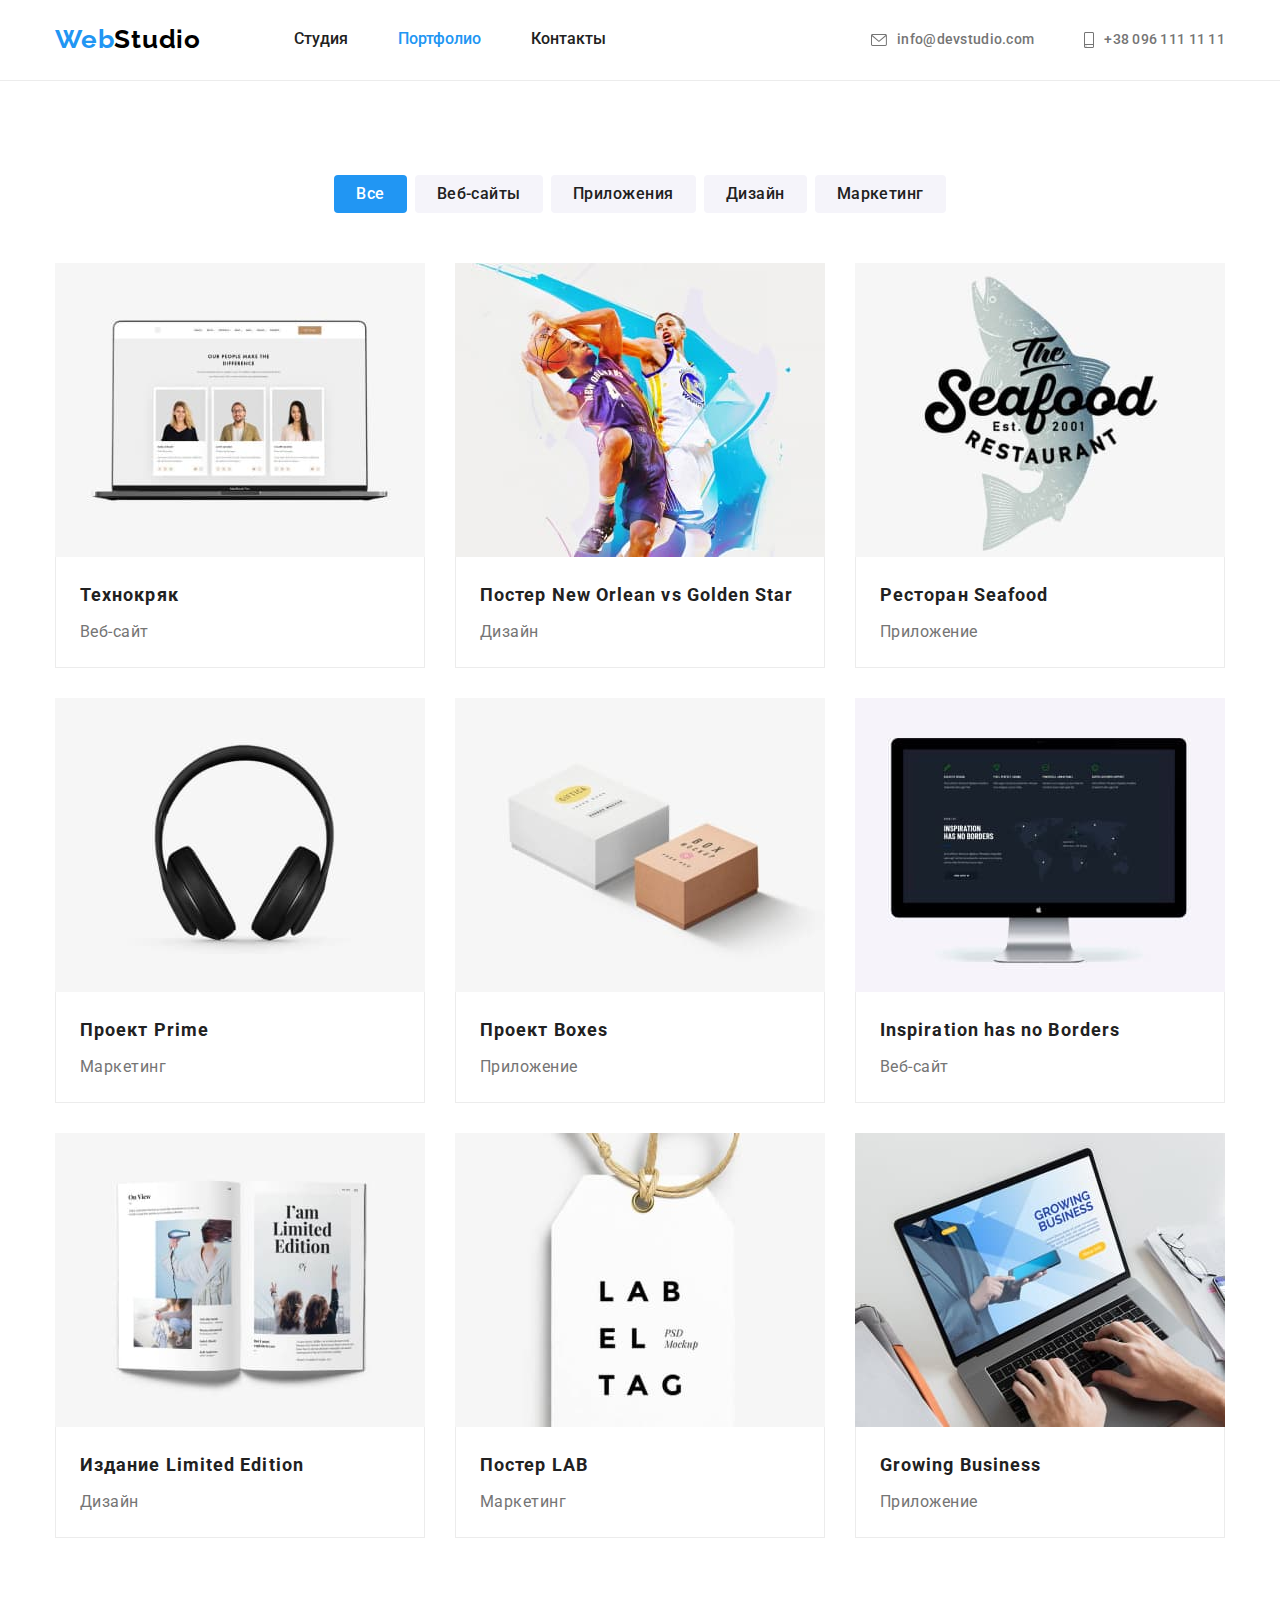
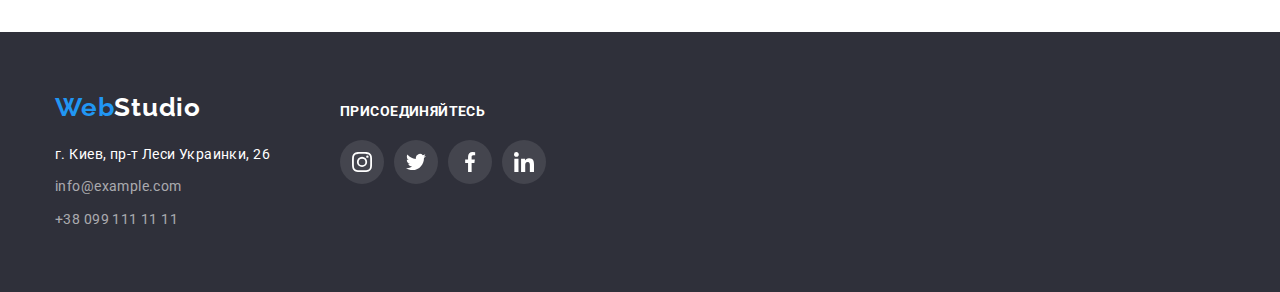
==== portfolio.html @ 6e1f550a "transition-duration" ====
<!DOCTYPE html>
<html lang="ru">
<head>
    <meta charset="UTF-8">
    <meta http-equiv="X-UA-Compatible" content="IE=edge">
    <meta name="viewport" content="width=device-width, initial-scale=1.0">
    <title lang="en">Studio</title>
    <link rel="preconnect" href="https://fonts.gstatic.com">
    <link href="https://fonts.googleapis.com/css2?family=Raleway:wght@700&family=Roboto:wght@400;500;700;900&display=swap"
        rel="stylesheet">
    <link rel="stylesheet" href="https://cdnjs.cloudflare.com/ajax/libs/modern-normalize/1.0.0/modern-normalize.min.css" />
    <link rel="stylesheet" href="./css/styles.css">
</head>
<body>
    <header class="menu">
        <div class="container">
            <nav class="nav-section">
                <a class="logo link" href="index.html"><span lang="en">Web</span><span lang="en"
                        class="header-studio">Studio</span></a>
                <ul class="site-nav list">
                    <li class="item"><a href="index.html" class="nav-list-item link">Студия</a></li>
                    <li class="item"><a href="" class="nav-list-item current link">Портфолио</a></li>
                    <li class="item"><a href="" class="nav-list-item link">Контакты</a></li>
                </ul>
            </nav>
            <!--contacts-->
            <ul class="contact-list list">
                <li class="item">
                    <a href="mailto:info@devstudio.com" class="contact-list-item link">
                        <svg class="icon-envelope">
                            <use href="./images/icons.svg#icon-envelope"></use>
                        </svg>
                        info@devstudio.com
                    </a>
                </li>
                <li class="item">
                    <a href="tel:+380961111111" class="contact-list-item link">
                        <svg class="icon-smartphone">
                            <use href="./images/icons.svg#icon-smartphone"></use>
                        </svg>
                        +38 096 111 11 11
                    </a>
                </li>
            </ul>
        </div>
    </header>
    <main>
        <!-- filter -->
      <section class="port">
          <div class="container">
            <h1 class="visually-hidden">portfolio</h1>
                <h2 class="visually-hidden">filter</h2>
                    <ul class="btn-portfolio list">
                        <li class="btn-portfolio-item"><button class="modal-btn-portfolio current" type="button">Все</button></li>
                        <li class="btn-portfolio-item"><button class="modal-btn-portfolio" type="button">Веб-сайты</button></li>
                        <li class="btn-portfolio-item"><button class="modal-btn-portfolio" type="button">Приложения</button></li>
                        <li class="btn-portfolio-item"><button class="modal-btn-portfolio" type="button">Дизайн</button></li>
                        <li class="btn-portfolio-item"><button class="modal-btn-portfolio" type="button">Маркетинг</button></li>
                    </ul>
            <!-- menu -->
                <h2 class="visually-hidden">projects</h2>
                    <ul class="thumb-list list">
                        <li class="thumb">
                            <a href="" class="thumb-link link"><img class="thumb-image" src="./images/port/img-0.jpeg" alt="наши специалисты">
                                <div class="thumb-text">
                                    <h3>Технокряк</h3>
                                    <p>Веб-сайт</p>
                                </div>
                            </a>
                        </li>
                        <li class="thumb">
                            <a href="" class="thumb-link link"><img class="thumb-image" src="./images/port/img-1.jpeg" alt="игра в баскетбол">
                                <div class="thumb-text">
                                    <h3>Постер <span lang="en">New Orlean vs Golden Star</span></h3>
                                    <p>Дизайн</p>
                                </div>
                            </a>
                        </li>
                        <li class="thumb">
                            <a href="" class="thumb-link link"><img class="thumb-image" src="./images/port/img-2.jpeg" alt="логотип рыбного ресторана">
                                <div class="thumb-text">
                                    <h3>Ресторан <span lang="en">Seafood</span></h3>
                                    <p>Приложение</p>
                                </div>
                            </a>
                        </li>
                        <li class="thumb">
                            <a href="" class="thumb-link link"><img class="thumb-image" src="./images/port/img-3.jpeg" alt="наушники">
                                <div class="thumb-text">
                                    <h3>Проект <span lang="en">Prime</span></h3>
                                    <p>Маркетинг</p>
                                </div>
                            </a>
                        </li>
                        <li class="thumb">
                            <a href="" class="thumb-link link"><img class="thumb-image" src="./images/port/img-4.jpeg" alt="коробки">
                                <div class="thumb-text">
                                    <h3>Проект <span lang="en">Boxes</span></h3>
                                    <p>Приложение</p>
                                </div>
                            </a>
                        </li>
                        <li class="thumb">
                            <a href="" class="thumb-link link"><img class="thumb-image" src="./images/port/img-5.jpeg" alt="монитор">
                                <div class="thumb-text">
                                    <h3><span lang="en">Inspiration has no Borders</span></h3>
                                    <p>Веб-сайт</p>
                                </div>
                            </a>
                        </li>
                        <li class="thumb">
                            <a href="" class="thumb-link link"><img class="thumb-image" src="./images/port/img-6.jpeg" alt="журнал">
                                <div class="thumb-text">
                                    <h3>Издание <span lang="en">Limited Edition</span></h3>
                                    <p>Дизайн</p>
                                </div>
                            </a>
                        </li>
                        <li class="thumb">
                            <a href="" class="thumb-link link"><img class="thumb-image" src="./images/port/img-7.jpeg" alt="этикетка">
                                <div class="thumb-text">
                                    <h3>Постер <span lang="en">LAB</span></h3>
                                    <p>Маркетинг</p>
                                </div>
                            </a>
                        </li>
                        <li class="thumb">
                            <a href="" class="thumb-link link"><img class="thumb-image" src="./images/port/img-8.jpeg" alt="лэптоп">
                                <div class="thumb-text">
                                    <h3><span lang="en">Growing Business</span></h3>
                                    <p>Приложение</p>
                                </div>
                            </a>
                        </li>
                    </ul>
            </div>
      </section>
    </main>
    <footer class="footer-section">
        <div class="container">
            <div class="footer-basic">
                <a class="logo link" href="index.html"><span lang="en">Web</span><span lang="en"
                        class="footer-studio">Studio</span></a>
                <address class="address-list">
                    <ul class="list">
                        <li class="address-list-item"><a href="https://goo.gl/maps/wNvCTapRVfwGsnRAA" target="_blank"
                                rel="noopener noofferer" class="geoposition link">г. Киев, пр-т Леси Украинки, 26</a></li>
                        <li class="address-list-item"><a href="mailto:info@example.com"
                                class="address-link link">info@example.com</a></li>
                        <li class="address-list-item"><a href="tel:+380991111111" class="address-link link">+38 099 111 11
                                11</a></li>
                    </ul>
                </address>
            </div>
            <div class="join">
                <h3 class="join-title">присоединяйтесь</h3>
                <ul class="social-list-footer list">
                    <li class="social-list-item-footer">
                        <a href="" class="social-list-link-footer">
                            <svg class="icon-social-link">
                                <use href="./images/icons.svg#icon-instagram"></use>
                            </svg>
                        </a>
                    </li>
                    <li class="social-list-item-footer">
                        <a href="" class="social-list-link-footer">
                            <svg class="icon-social-link">
                                <use href="./images/icons.svg#icon-twitter"></use>
                            </svg>
                        </a>
                    </li>
                    <li class="social-list-item-footer">
                        <a href="" class="social-list-link-footer">
                            <svg class="icon-social-link">
                                <use href="./images/icons.svg#icon-facebook"></use>
                            </svg>
                        </a>
                    </li>
                    <li class="social-list-item-footer">
                        <a href="" class="social-list-link-footer">
                            <svg class="icon-social-link">
                                <use href="./images/icons.svg#icon-linkedin"></use>
                            </svg>
                        </a>
                    </li>
                </ul>
            </div>
        </div>
    </footer>
</body>

</html>
---- css/styles.css ----
/* ============ styles for root ============ */
/* черный цвет текста логотипа #000000 */
/* цвет заголовков #212121 */
/* цвет абзацев #757575 */
/* посвечивание активных страниц, а также при ховере и фокусе цвет #2196f3*/
/* цвет #FFFFFF изменение цвета текста при ховере и фокусе; цвет фона блока "навигация" */
/* цвет фона героя и футера 2F303A */
/* цвет фона секции "команда" */
/* цвет текста с прозрачностью в футере rgba(255, 255, 255, 0.6)*/
/* зазор между карточками в 30 пикселей "card-gap"*/
:root {
  --logo-black-textcolor: #000000;
  --title-textcolor: #212121;
  --paragraph-textcolor: #757575;
  --theme-textcolor: #2196f3;
  --hover-textcolor: #ffffff;
  --main-background-color: #2f303a;
  --command-section-background-color: #f5f4fa;
  --footer-contacts-textcolor: rgba(255, 255, 255, 0.6);
  --card-gap: 30px;
  --line-color: rgba(236, 236, 236, 1);
  --icon-symbol-color: rgba(175, 177, 184, 1);
  --time-transition-duration: 2500ms;
}
/* COMPONENTS */
.container {
  width: 1200px;
  margin-left: auto;
  margin-right: auto;
  padding-left: 15px;
  padding-right: 15px;
}
/* END COMPONENTS */
/* ============ styles for body ============ */
.list {
  list-style: none;
}
.link {
  text-decoration: none;
}
body {
  font-family: "Roboto", sans-serif;
}
h1,
h2,
h3,
h4,
h5,
h6,
p,
ul {
  margin-top: 0px;
  margin-bottom: 0px;
  padding-left: 0px;
}
/* обнуление свойств кнопки */
.button,
.modal-btn,
.modal-btn-portfolio {
  border: none;
  background: transparent;
  color: inherit;
  font-family: inherit;
  cursor: pointer;
}
/* обнуление свойств изображений */
.img {
  display: block;
  max-width: 100%;
  height: auto;
}
/* ============ styles for header ============ */
.menu {
  border-bottom: var(--line-color) solid 1px;
}
.menu .container,
.nav-section {
  display: flex;
  align-items: center;
}
.nav-section {
  padding-top: 24px;
  padding-bottom: 25px;
}
.logo {
  font-family: "Raleway";
  font-weight: 700;
  font-size: 26px;
  line-height: 1.19;
  letter-spacing: 0.03em;
  color: var(--theme-textcolor);
}
.header-studio {
  color: var(--logo-black-textcolor);
}
.nav-list-item:hover,
.nav-list-item:focus {
  color: var(--theme-textcolor);
  transition-duration: var(--time-transition-duration);
  transition-timing-function: cubic-bezier(0.4, 0, 0.2, 1);
}
.site-nav .nav-list-item.current {
  color: var(--theme-textcolor);
}
.site-nav {
  display: flex;
  margin-left: 93px;
  align-items: center;
}
.site-nav .item:not(:last-child) {
  margin-right: 50px;
}
.contact-list {
  display: flex;
  margin-left: auto;
  align-items: center;
}
.contact-list .item:not(:last-child) {
  margin-right: 50px;
}
.nav-list-item,
.contact-list-item {
  align-items: center;
  padding: 32px 0px;
}
.contact-list-item {
  display: flex;
  align-items: center;
  justify-content: center;
  font-weight: 500;
  font-size: 14px;
  line-height: 1.14;
  letter-spacing: 0.02em;
  color: var(--paragraph-textcolor);
}
.nav-list-item {
  font-weight: 500;
  color: var(--title-textcolor);
}
.contact-list-item:hover,
.contact-list-item:focus {
  color: var(--theme-textcolor);
  transition-duration: var(--time-transition-duration);
  transition-timing-function: cubic-bezier(0.4, 0, 0.2, 1);
}
.icon-envelope {
  width: 16px;
  height: 12px;
  margin-right: 10px;
  fill: currentColor;
}
.icon-smartphone {
  width: 10px;
  height: 16px;
  margin-right: 10px;
  fill: currentColor;
}
/* ============ styles for hero ============ */
.hero-section {
  text-align: center;
  padding-top: 200px;
  padding-bottom: 200px;
  margin: 0 auto;
  max-width: 100%;
  background-color: var(--main-background-color);
  background-image: linear-gradient(
      rgba(47, 48, 58, 0.4),
      rgba(47, 48, 58, 0.4)
    ),
    url(../images/hat/Img-hat.jpeg);
  background-position: center;
  background-repeat: no-repeat;
  background-size: cover;
}
.hero-section .container {
  width: 696px;
}
.hero-title {
  font-weight: 900;
  font-size: 44px;
  line-height: 1.36;
  letter-spacing: 0.06em;
  text-transform: uppercase;
  color: var(--hover-textcolor);
}
.modal-btn {
  padding: 10px 32px;
  margin-top: var(--card-gap);
  border-radius: 4px;
  font-weight: 700;
  font-size: 16px;
  line-height: 1.87;
  letter-spacing: 0.06em;
  color: var(--hover-textcolor);
  background-color: var(--theme-textcolor);
}

/* ============ styles for our_methods ============ */
.visually-hidden {
  position: absolute;
  clip: rect(0 0 0 0);
  width: 1px;
  height: 1px;
  margin: -1px;
}
.our-methods-section {
  padding-top: 94px;
}
.methods-list {
  display: flex;
  margin-left: calc(-1 * var(--card-gap));
  padding: 0;
}
.methods-list-item {
  flex-basis: calc(100% / 4 - var(--card-gap));
  margin-left: var(--card-gap);
}
.methods-list-item-title {
  font-weight: 700;
  font-size: 14px;
  line-height: 1.14;
  letter-spacing: 0.03em;
  text-transform: uppercase;
  color: var(--title-textcolor);
}
.methods-list-item-text {
  margin-top: 10px;
  font-size: 14px;
  line-height: 1.71;
  letter-spacing: 0.03em;
  color: var(--paragraph-textcolor);
}
.icon-methods {
  width: 70px;
  height: 70px;
}
.box-icon-methods {
  display: flex;
  justify-content: center;
  align-items: center;
  width: 270px;
  height: 120px;
  margin-bottom: 30px;
  /* padding: 25px 100px; */
  background: var(--command-section-background-color);
  border-radius: 4px;
}
/* ============ styles for tasks ============ */
.tasks {
  text-align: center;
  padding: 94px 0px;
}
.tasks-images {
  display: flex;
  margin-top: 50px;
  margin-left: calc(-1 * var(--card-gap));
}
.tasks-images-item {
  margin-left: var(--card-gap);
}
.tasks-images > .tasks-images-item {
  flex-basis: calc((100% / 3) - var(--card-gap));
}
.tasks-images-item .gap {
  display: block;
}
/* ============ styles for command ============ */
.command-section {
  padding-top: 94px;
  padding-bottom: 94px;
  width: 1600px;
  max-width: 100%;
  margin: 0 auto;
  background-color: var(--command-section-background-color);
}
.command-thumb {
  padding: 30px;
  background-color: var(--hover-textcolor);
}
.tasks-command-title {
  text-align: center;
  font-weight: 700;
  font-size: 36px;
  line-height: 1.17;
  letter-spacing: 0.03em;
  color: var(--title-textcolor);
}
.command-list {
  display: flex;
  margin-top: 50px;
  margin-left: calc(-1 * var(--card-gap));
}
.command-list > .command-list-item {
  flex-basis: calc((100% / 3) - var(--card-gap));
}
.command-list-item {
  text-align: center;
  box-shadow: 0px 1px 3px rgba(0, 0, 0, 0.12), 0px 1px 1px rgba(0, 0, 0, 0.14),
    0px 2px 1px rgba(0, 0, 0, 0.2);
  border-radius: 0px 0px 4px 4px;
  margin-left: var(--card-gap);
}
.command-list-item-title {
  font-weight: 500;
  font-size: 16px;
  line-height: 1.19;
  letter-spacing: 0.03em;
  color: var(--title-textcolor);
}
.command-list-item-text {
  margin-top: 10px;
  font-size: 16px;
  line-height: 1.19;
  letter-spacing: 0.03em;
  color: var(--paragraph-textcolor);
}
.social-list {
  display: flex;
  justify-content: space-between;
  margin-top: 16px;
}
.social-list-link {
  display: flex;
  align-items: center;
  justify-content: center;
  width: 44px;
  height: 44px;
  border-radius: 50%;
  background-color: var(--card-gap);
  fill: var(--icon-symbol-color);
}
.icon-social-link {
  width: 20px;
  height: 20px;
}
.social-list-link:hover,
.social-list-link:focus {
  background-color: var(--theme-textcolor);
  fill: var(--hover-textcolor);
  transition-duration: var(--time-transition-duration);
  transition-timing-function: cubic-bezier(0.4, 0, 0.2, 1);
}
/* ============ styles for CLIENTS ============ */
.clients .container {
  padding: 94px 0px;
}
.clients-title {
  font-weight: 700;
  font-size: 36px;
  line-height: 1.17;
  text-align: center;
  letter-spacing: 0.03em;
  color: var(--title-textcolor);
}
.clients-list {
  display: flex;
  margin-top: 50px;
}
.clients-list .clients-list-item:not(:last-child) {
  margin-right: 30px;
}
.clients-list-link {
  display: flex;
  align-items: center;
  justify-content: center;
  width: 170px;
  height: 92px;
  border: 1px solid #afb1b8;
  box-sizing: border-box;
  border-radius: 4px;
  fill: var(--icon-symbol-color);
}
.clients-list-link:hover,
.clients-list-link:focus {
  fill: var(--theme-textcolor);
  border-color: var(--theme-textcolor);
  transition-duration: var(--time-transition-duration);
  transition-timing-function: cubic-bezier(0.4, 0, 0.2, 1);
}
.icon-clients {
}
/* ============ styles for footer ============ */
.footer-section {
  padding: 60px 0px;
  width: 1600px;
  max-width: 100%;
  margin: 0 auto;
  background-color: var(--main-background-color);
}
.footer-studio {
  color: var(--hover-textcolor);
}
.address-list {
  margin-top: 20px;
  font-style: inherit;
}
.geoposition,
.address-link {
  font-weight: 400;
  font-size: 14px;
  line-height: 1.71;
  letter-spacing: 0.03em;
}
.geoposition {
  color: var(--hover-textcolor);
}
.geoposition:hover,
.geoposition:focus {
  color: var(--theme-textcolor);
  transition-duration: var(--time-transition-duration);
  transition-timing-function: cubic-bezier(0.4, 0, 0.2, 1);
}
.address-link {
  color: var(--footer-contacts-textcolor);
}
.address-link:hover,
.address-link:focus {
  color: var(--theme-textcolor);
  transition-duration: var(--time-transition-duration);
  transition-timing-function: cubic-bezier(0.4, 0, 0.2, 1);
}
.address-list-item {
  margin-top: 9px;
}
.address-list-item:first-child {
  margin-top: 0;
}
.social-list {
  display: flex;
  justify-content: space-between;
  margin-top: 16px;
}
.footer-section .container {
  display: flex;
  align-items: baseline;
}
.join {
  margin-left: 70px;
}
.join-title {
  text-transform: uppercase;
  font-weight: 700;
  font-size: 14px;
  line-height: 1.14;
  letter-spacing: 0.03em;
  color: var(--hover-textcolor);
}
.social-list-footer {
  display: flex;
  margin-top: 20px;
}
.social-list-item-footer:not(:last-child) {
  margin-right: 10px;
}
.social-list-link-footer {
  display: flex;
  align-items: center;
  justify-content: center;
  width: 44px;
  height: 44px;
  border-radius: 50%;
  background-color: rgba(255, 255, 255, 0.1);
  fill: var(--hover-textcolor);
}
.social-list-link-footer:hover,
.social-list-link-footer:focus {
  background-color: var(--theme-textcolor);
  transition-duration: var(--time-transition-duration);
  transition-timing-function: cubic-bezier(0.4, 0, 0.2, 1);
}

/* ============ styles for PAGE portfolio ============ */
.port {
  padding-top: 94px;
  padding-bottom: 94px;
}
.btn-portfolio {
  display: flex;
  justify-content: center;
  margin-bottom: 50px;
}
.modal-btn-portfolio {
  padding: 6px 22px;
  border-radius: 4px;
  font-weight: 500;
  font-size: 16px;
  line-height: 1.62;
  text-align: center;
  letter-spacing: 0.03em;
  color: var(--title-textcolor);
  background-color: var(--command-section-background-color);
}
.site-nav .item:not(:last-child) {
  margin-right: 50px;
}
.btn-portfolio > .btn-portfolio-item:not(:last-child) {
  margin-right: 8px;
}
.modal-btn-portfolio:hover,
.modal-btn-portfolio:focus {
  color: var(--hover-textcolor);
  background-color: var(--theme-textcolor);
  box-shadow: 0px 3px 1px rgba(0, 0, 0, 0.1), 0px 1px 2px rgba(0, 0, 0, 0.08),
    0px 2px 2px rgba(0, 0, 0, 0.12);
  transition-duration: var(--time-transition-duration);
  transition-timing-function: cubic-bezier(0.4, 0, 0.2, 1);
}
.btn-portfolio .modal-btn-portfolio.current {
  background-color: var(--theme-textcolor);
  color: var(--hover-textcolor);
}
.thumb-list h3 {
  font-weight: 700;
  font-size: 18px;
  line-height: 2;
  letter-spacing: 0.06em;
  color: var(--title-textcolor);
}
.thumb-list p {
  margin-top: 4px;
  font-weight: 400;
  font-size: 16px;
  line-height: 1.87;
  letter-spacing: 0.03em;
  color: var(--paragraph-textcolor);
}
.thumb-list {
  display: flex;
  flex-wrap: wrap;
  margin-left: calc(-1 * var(--card-gap));
  margin-top: calc(-1 * var(--card-gap));
}
.thumb-list .thumb {
  margin-left: var(--card-gap);
  margin-top: var(--card-gap);
  flex-basis: calc((100% / 3) - var(--card-gap));
}
.thumb-link {
  display: inline-block;
}
.thumb-link:hover,
.thumb-link:focus {
  box-shadow: 0px 1px 1px rgba(0, 0, 0, 0.12), 0px 4px 4px rgba(0, 0, 0, 0.06),
    1px 4px 6px rgba(0, 0, 0, 0.16);
  transition-duration: var(--time-transition-duration);
  transition-timing-function: cubic-bezier(0.4, 0, 0.2, 1);
}
.thumb-image {
  display: block;
  width: 100%;
}
.thumb-text {
  padding: 20px 24px;
  border: var(--line-color) solid 1px;
  border-top: 0;
}
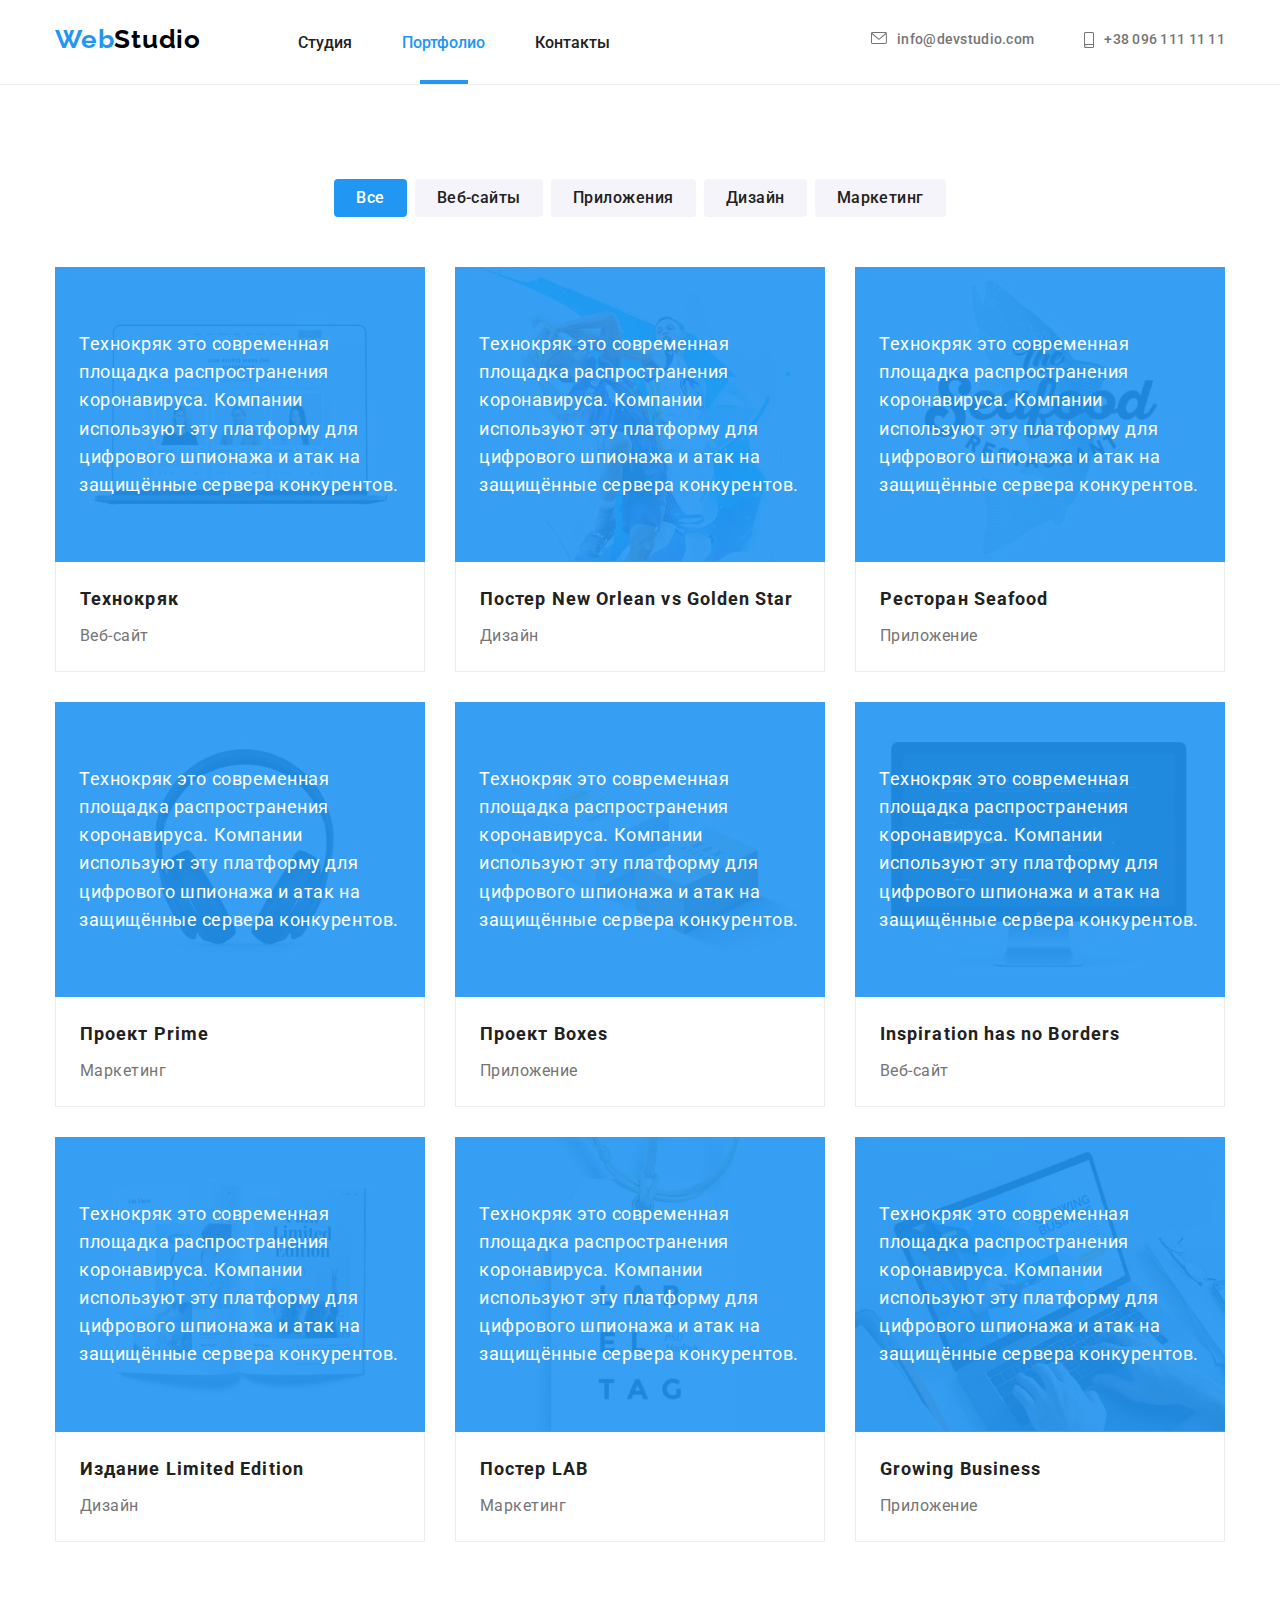
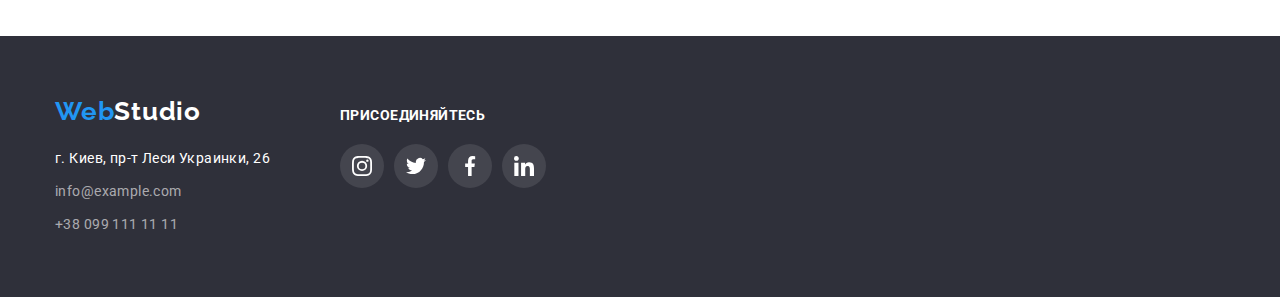
==== commit e84c1ab2: "overlay" ====
--- a/portfolio.html
+++ b/portfolio.html
@@ -62,6 +62,7 @@
                     <ul class="thumb-list list">
                         <li class="thumb">
                             <a href="" class="thumb-link link"><img class="thumb-image" src="./images/port/img-0.jpeg" alt="наши специалисты">
+                                <p class="overlay">Технокряк это современная площадка распространения коронавируса. Компании используют эту платформу для цифрового шпионажа и атак на защищённые сервера конкурентов.</p>
                                 <div class="thumb-text">
                                     <h3>Технокряк</h3>
                                     <p>Веб-сайт</p>
@@ -70,6 +71,7 @@
                         </li>
                         <li class="thumb">
                             <a href="" class="thumb-link link"><img class="thumb-image" src="./images/port/img-1.jpeg" alt="игра в баскетбол">
+                                <p class="overlay">Технокряк это современная площадка распространения коронавируса. Компании используют эту платформу для цифрового шпионажа и атак на защищённые сервера конкурентов.</p>
                                 <div class="thumb-text">
                                     <h3>Постер <span lang="en">New Orlean vs Golden Star</span></h3>
                                     <p>Дизайн</p>
@@ -78,6 +80,7 @@
                         </li>
                         <li class="thumb">
                             <a href="" class="thumb-link link"><img class="thumb-image" src="./images/port/img-2.jpeg" alt="логотип рыбного ресторана">
+                                <p class="overlay">Технокряк это современная площадка распространения коронавируса. Компании используют эту платформу для цифрового шпионажа и атак на защищённые сервера конкурентов.</p>
                                 <div class="thumb-text">
                                     <h3>Ресторан <span lang="en">Seafood</span></h3>
                                     <p>Приложение</p>
@@ -86,6 +89,7 @@
                         </li>
                         <li class="thumb">
                             <a href="" class="thumb-link link"><img class="thumb-image" src="./images/port/img-3.jpeg" alt="наушники">
+                                <p class="overlay">Технокряк это современная площадка распространения коронавируса. Компании используют эту платформу для цифрового шпионажа и атак на защищённые сервера конкурентов.</p>
                                 <div class="thumb-text">
                                     <h3>Проект <span lang="en">Prime</span></h3>
                                     <p>Маркетинг</p>
@@ -94,6 +98,7 @@
                         </li>
                         <li class="thumb">
                             <a href="" class="thumb-link link"><img class="thumb-image" src="./images/port/img-4.jpeg" alt="коробки">
+                                <p class="overlay">Технокряк это современная площадка распространения коронавируса. Компании используют эту платформу для цифрового шпионажа и атак на защищённые сервера конкурентов.</p>
                                 <div class="thumb-text">
                                     <h3>Проект <span lang="en">Boxes</span></h3>
                                     <p>Приложение</p>
@@ -102,6 +107,7 @@
                         </li>
                         <li class="thumb">
                             <a href="" class="thumb-link link"><img class="thumb-image" src="./images/port/img-5.jpeg" alt="монитор">
+                                <p class="overlay">Технокряк это современная площадка распространения коронавируса. Компании используют эту платформу для цифрового шпионажа и атак на защищённые сервера конкурентов.</p>
                                 <div class="thumb-text">
                                     <h3><span lang="en">Inspiration has no Borders</span></h3>
                                     <p>Веб-сайт</p>
@@ -110,6 +116,7 @@
                         </li>
                         <li class="thumb">
                             <a href="" class="thumb-link link"><img class="thumb-image" src="./images/port/img-6.jpeg" alt="журнал">
+                                <p class="overlay">Технокряк это современная площадка распространения коронавируса. Компании используют эту платформу для цифрового шпионажа и атак на защищённые сервера конкурентов.</p>
                                 <div class="thumb-text">
                                     <h3>Издание <span lang="en">Limited Edition</span></h3>
                                     <p>Дизайн</p>
@@ -118,6 +125,7 @@
                         </li>
                         <li class="thumb">
                             <a href="" class="thumb-link link"><img class="thumb-image" src="./images/port/img-7.jpeg" alt="этикетка">
+                                <p class="overlay">Технокряк это современная площадка распространения коронавируса. Компании используют эту платформу для цифрового шпионажа и атак на защищённые сервера конкурентов.</p>
                                 <div class="thumb-text">
                                     <h3>Постер <span lang="en">LAB</span></h3>
                                     <p>Маркетинг</p>
@@ -126,6 +134,7 @@
                         </li>
                         <li class="thumb">
                             <a href="" class="thumb-link link"><img class="thumb-image" src="./images/port/img-8.jpeg" alt="лэптоп">
+                                <p class="overlay">Технокряк это современная площадка распространения коронавируса. Компании используют эту платформу для цифрового шпионажа и атак на защищённые сервера конкурентов.</p>
                                 <div class="thumb-text">
                                     <h3><span lang="en">Growing Business</span></h3>
                                     <p>Приложение</p>
--- a/css/styles.css
+++ b/css/styles.css
@@ -20,7 +20,9 @@
   --card-gap: 30px;
   --line-color: rgba(236, 236, 236, 1);
   --icon-symbol-color: rgba(175, 177, 184, 1);
-  --time-transition-duration: 2500ms;
+  --time-transition-duration: 250ms;
+  --timing-function: cubic-bezier(0.4, 0, 0.2, 1);
+  --tasks-text-background: rgba(47, 48, 58, 0.8);
 }
 /* COMPONENTS */
 .container {
@@ -73,14 +75,13 @@
 .menu {
   border-bottom: var(--line-color) solid 1px;
 }
-.menu .container,
-.nav-section {
-  display: flex;
-  align-items: center;
+.menu .container {
+  display: flex;
+  /* align-items: center; */
 }
 .nav-section {
   padding-top: 24px;
-  padding-bottom: 25px;
+  /* padding-bottom: 25px; */
 }
 .logo {
   font-family: "Raleway";
@@ -92,20 +93,33 @@
 }
 .header-studio {
   color: var(--logo-black-textcolor);
+}
+.site-nav {
+  display: inline-flex;
+  /* align-items: center; */
+  margin-left: 93px;
 }
 .nav-list-item:hover,
 .nav-list-item:focus {
   color: var(--theme-textcolor);
   transition-duration: var(--time-transition-duration);
-  transition-timing-function: cubic-bezier(0.4, 0, 0.2, 1);
+  transition-timing-function: var(--timing-function);
 }
 .site-nav .nav-list-item.current {
   color: var(--theme-textcolor);
 }
-.site-nav {
+.nav-list-item.current::after {
+  display: block;
+  content: "";
+  width: 48px;
+  height: 4px;
+  margin: 0 auto;
+  margin-top: 28px;
+  background-color: #2196f3;
+}
+.nav-list-item.current .site-nav {
   display: flex;
   margin-left: 93px;
-  align-items: center;
 }
 .site-nav .item:not(:last-child) {
   margin-right: 50px;
@@ -113,20 +127,20 @@
 .contact-list {
   display: flex;
   margin-left: auto;
-  align-items: center;
+  /* align-items: center; */
 }
 .contact-list .item:not(:last-child) {
   margin-right: 50px;
 }
 .nav-list-item,
 .contact-list-item {
-  align-items: center;
+  /* align-items: center; */
   padding: 32px 0px;
 }
 .contact-list-item {
   display: flex;
-  align-items: center;
-  justify-content: center;
+  /* align-items: center;
+  justify-content: center; */
   font-weight: 500;
   font-size: 14px;
   line-height: 1.14;
@@ -141,7 +155,7 @@
 .contact-list-item:focus {
   color: var(--theme-textcolor);
   transition-duration: var(--time-transition-duration);
-  transition-timing-function: cubic-bezier(0.4, 0, 0.2, 1);
+  transition-timing-function: var(--timing-function);
 }
 .icon-envelope {
   width: 16px;
@@ -256,6 +270,7 @@
   margin-left: calc(-1 * var(--card-gap));
 }
 .tasks-images-item {
+  position: relative;
   margin-left: var(--card-gap);
 }
 .tasks-images > .tasks-images-item {
@@ -263,6 +278,22 @@
 }
 .tasks-images-item .gap {
   display: block;
+}
+.tasks-text {
+  position: absolute;
+  width: 100%;
+  transform: translateY(-100%);
+  padding: 27px 27px;
+  background-color: var(--tasks-text-background);
+}
+.tasks-text-item {
+  font-weight: 700;
+  font-size: 14px;
+  line-height: 1.14;
+  text-align: center;
+  letter-spacing: 0.03em;
+  text-transform: uppercase;
+  color: var(--hover-textcolor);
 }
 /* ============ styles for command ============ */
 .command-section {
@@ -338,7 +369,7 @@
   background-color: var(--theme-textcolor);
   fill: var(--hover-textcolor);
   transition-duration: var(--time-transition-duration);
-  transition-timing-function: cubic-bezier(0.4, 0, 0.2, 1);
+  transition-timing-function: var(--timing-function);
 }
 /* ============ styles for CLIENTS ============ */
 .clients .container {
@@ -375,7 +406,7 @@
   fill: var(--theme-textcolor);
   border-color: var(--theme-textcolor);
   transition-duration: var(--time-transition-duration);
-  transition-timing-function: cubic-bezier(0.4, 0, 0.2, 1);
+  transition-timing-function: var(--timing-function);
 }
 .icon-clients {
 }
@@ -408,7 +439,7 @@
 .geoposition:focus {
   color: var(--theme-textcolor);
   transition-duration: var(--time-transition-duration);
-  transition-timing-function: cubic-bezier(0.4, 0, 0.2, 1);
+  transition-timing-function: var(--timing-function);
 }
 .address-link {
   color: var(--footer-contacts-textcolor);
@@ -417,7 +448,7 @@
 .address-link:focus {
   color: var(--theme-textcolor);
   transition-duration: var(--time-transition-duration);
-  transition-timing-function: cubic-bezier(0.4, 0, 0.2, 1);
+  transition-timing-function: var(--timing-function);
 }
 .address-list-item {
   margin-top: 9px;
@@ -466,7 +497,7 @@
 .social-list-link-footer:focus {
   background-color: var(--theme-textcolor);
   transition-duration: var(--time-transition-duration);
-  transition-timing-function: cubic-bezier(0.4, 0, 0.2, 1);
+  transition-timing-function: var(--timing-function);
 }
 
 /* ============ styles for PAGE portfolio ============ */
@@ -503,20 +534,20 @@
   box-shadow: 0px 3px 1px rgba(0, 0, 0, 0.1), 0px 1px 2px rgba(0, 0, 0, 0.08),
     0px 2px 2px rgba(0, 0, 0, 0.12);
   transition-duration: var(--time-transition-duration);
-  transition-timing-function: cubic-bezier(0.4, 0, 0.2, 1);
+  transition-timing-function: var(--timing-function);
 }
 .btn-portfolio .modal-btn-portfolio.current {
   background-color: var(--theme-textcolor);
   color: var(--hover-textcolor);
 }
-.thumb-list h3 {
+.thumb-text h3 {
   font-weight: 700;
   font-size: 18px;
   line-height: 2;
   letter-spacing: 0.06em;
   color: var(--title-textcolor);
 }
-.thumb-list p {
+.thumb-text p {
   margin-top: 4px;
   font-weight: 400;
   font-size: 16px;
@@ -536,14 +567,15 @@
   flex-basis: calc((100% / 3) - var(--card-gap));
 }
 .thumb-link {
-  display: inline-block;
+  display: block;
+  position: relative;
 }
 .thumb-link:hover,
 .thumb-link:focus {
   box-shadow: 0px 1px 1px rgba(0, 0, 0, 0.12), 0px 4px 4px rgba(0, 0, 0, 0.06),
     1px 4px 6px rgba(0, 0, 0, 0.16);
   transition-duration: var(--time-transition-duration);
-  transition-timing-function: cubic-bezier(0.4, 0, 0.2, 1);
+  transition-timing-function: var(--timing-function);
 }
 .thumb-image {
   display: block;
@@ -554,3 +586,15 @@
   border: var(--line-color) solid 1px;
   border-top: 0;
 }
+.overlay {
+  position: absolute;
+  top: 0;
+  left: 0;
+  padding: 63px 24px;
+  background-color: rgba(33, 150, 243, 0.9);
+  font-weight: 400;
+  font-size: 18px;
+  line-height: 1.56;
+  letter-spacing: 0.03em;
+  color: var(--hover-textcolor);
+}
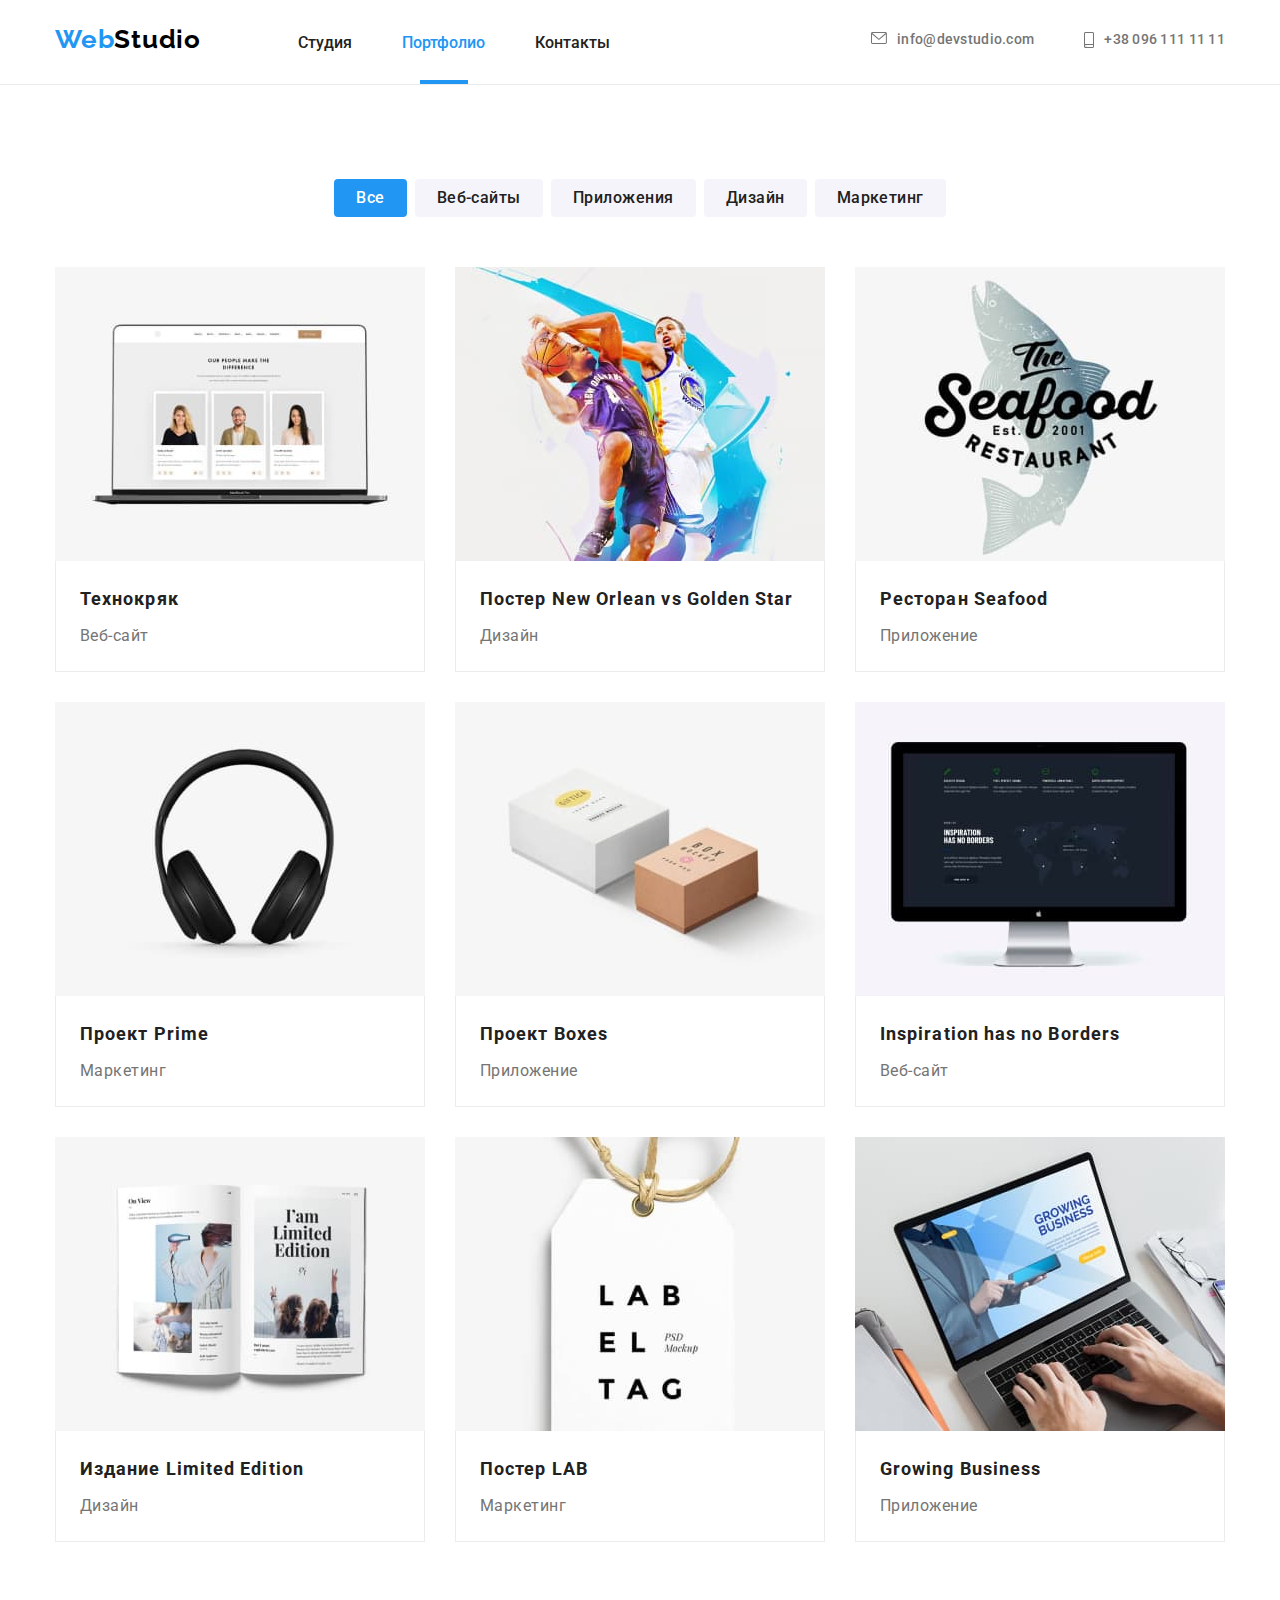
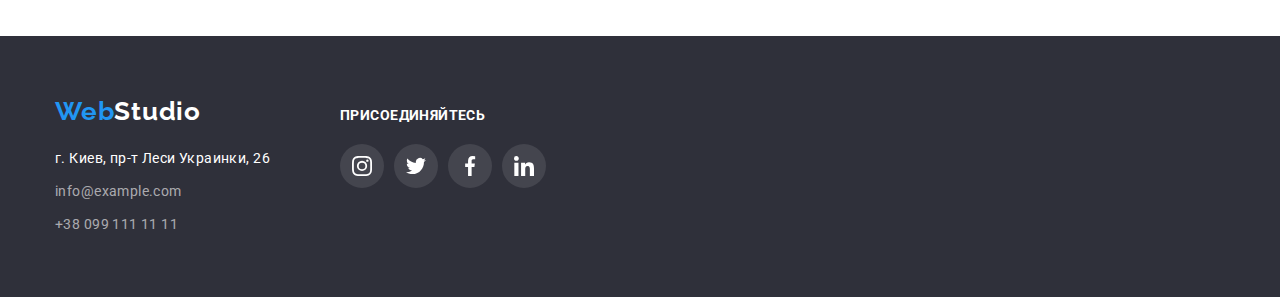
==== commit 5fda3512: "overlay end" ====
--- a/portfolio.html
+++ b/portfolio.html
@@ -61,8 +61,11 @@
                 <h2 class="visually-hidden">projects</h2>
                     <ul class="thumb-list list">
                         <li class="thumb">
-                            <a href="" class="thumb-link link"><img class="thumb-image" src="./images/port/img-0.jpeg" alt="наши специалисты">
-                                <p class="overlay">Технокряк это современная площадка распространения коронавируса. Компании используют эту платформу для цифрового шпионажа и атак на защищённые сервера конкурентов.</p>
+                            <a href="" class="thumb-link link">
+                                <div class="thumb-box">
+                                    <img class="thumb-image" src="./images/port/img-0.jpeg" alt="наши специалисты">
+                                    <p class="overlay">Технокряк это современная площадка распространения коронавируса. Компании используют эту платформу для цифрового шпионажа и атак на защищённые сервера конкурентов.</p>
+                                </div>
                                 <div class="thumb-text">
                                     <h3>Технокряк</h3>
                                     <p>Веб-сайт</p>
@@ -70,8 +73,11 @@
                             </a>
                         </li>
                         <li class="thumb">
-                            <a href="" class="thumb-link link"><img class="thumb-image" src="./images/port/img-1.jpeg" alt="игра в баскетбол">
-                                <p class="overlay">Технокряк это современная площадка распространения коронавируса. Компании используют эту платформу для цифрового шпионажа и атак на защищённые сервера конкурентов.</p>
+                            <a href="" class="thumb-link link">
+                                <div class="thumb-box">
+                                    <img class="thumb-image" src="./images/port/img-1.jpeg" alt="игра в баскетбол">
+                                    <p class="overlay">Технокряк это современная площадка распространения коронавируса. Компании используют эту платформу для цифрового шпионажа и атак на защищённые сервера конкурентов.</p>
+                                </div>
                                 <div class="thumb-text">
                                     <h3>Постер <span lang="en">New Orlean vs Golden Star</span></h3>
                                     <p>Дизайн</p>
@@ -79,8 +85,11 @@
                             </a>
                         </li>
                         <li class="thumb">
-                            <a href="" class="thumb-link link"><img class="thumb-image" src="./images/port/img-2.jpeg" alt="логотип рыбного ресторана">
-                                <p class="overlay">Технокряк это современная площадка распространения коронавируса. Компании используют эту платформу для цифрового шпионажа и атак на защищённые сервера конкурентов.</p>
+                            <a href="" class="thumb-link link">
+                                <div class="thumb-box">
+                                    <img class="thumb-image" src="./images/port/img-2.jpeg" alt="логотип рыбного ресторана">
+                                    <p class="overlay">Технокряк это современная площадка распространения коронавируса. Компании используют эту платформу для цифрового шпионажа и атак на защищённые сервера конкурентов.</p>
+                                </div>
                                 <div class="thumb-text">
                                     <h3>Ресторан <span lang="en">Seafood</span></h3>
                                     <p>Приложение</p>
@@ -88,8 +97,11 @@
                             </a>
                         </li>
                         <li class="thumb">
-                            <a href="" class="thumb-link link"><img class="thumb-image" src="./images/port/img-3.jpeg" alt="наушники">
-                                <p class="overlay">Технокряк это современная площадка распространения коронавируса. Компании используют эту платформу для цифрового шпионажа и атак на защищённые сервера конкурентов.</p>
+                            <a href="" class="thumb-link link">
+                                <div class="thumb-box">
+                                    <img class="thumb-image" src="./images/port/img-3.jpeg" alt="наушники">
+                                    <p class="overlay">Технокряк это современная площадка распространения коронавируса. Компании используют эту платформу для цифрового шпионажа и атак на защищённые сервера конкурентов.</p>
+                                </div>
                                 <div class="thumb-text">
                                     <h3>Проект <span lang="en">Prime</span></h3>
                                     <p>Маркетинг</p>
@@ -97,8 +109,11 @@
                             </a>
                         </li>
                         <li class="thumb">
-                            <a href="" class="thumb-link link"><img class="thumb-image" src="./images/port/img-4.jpeg" alt="коробки">
-                                <p class="overlay">Технокряк это современная площадка распространения коронавируса. Компании используют эту платформу для цифрового шпионажа и атак на защищённые сервера конкурентов.</p>
+                            <a href="" class="thumb-link link">
+                                <div class="thumb-box">
+                                    <img class="thumb-image" src="./images/port/img-4.jpeg" alt="коробки">
+                                    <p class="overlay">Технокряк это современная площадка распространения коронавируса. Компании используют эту платформу для цифрового шпионажа и атак на защищённые сервера конкурентов.</p>
+                                </div>
                                 <div class="thumb-text">
                                     <h3>Проект <span lang="en">Boxes</span></h3>
                                     <p>Приложение</p>
@@ -106,8 +121,11 @@
                             </a>
                         </li>
                         <li class="thumb">
-                            <a href="" class="thumb-link link"><img class="thumb-image" src="./images/port/img-5.jpeg" alt="монитор">
-                                <p class="overlay">Технокряк это современная площадка распространения коронавируса. Компании используют эту платформу для цифрового шпионажа и атак на защищённые сервера конкурентов.</p>
+                            <a href="" class="thumb-link link">
+                                <div class="thumb-box">
+                                    <img class="thumb-image" src="./images/port/img-5.jpeg" alt="монитор">
+                                    <p class="overlay">Технокряк это современная площадка распространения коронавируса. Компании используют эту платформу для цифрового шпионажа и атак на защищённые сервера конкурентов.</p>
+                                </div>
                                 <div class="thumb-text">
                                     <h3><span lang="en">Inspiration has no Borders</span></h3>
                                     <p>Веб-сайт</p>
@@ -115,8 +133,11 @@
                             </a>
                         </li>
                         <li class="thumb">
-                            <a href="" class="thumb-link link"><img class="thumb-image" src="./images/port/img-6.jpeg" alt="журнал">
-                                <p class="overlay">Технокряк это современная площадка распространения коронавируса. Компании используют эту платформу для цифрового шпионажа и атак на защищённые сервера конкурентов.</p>
+                            <a href="" class="thumb-link link">
+                                <div class="thumb-box">
+                                    <img class="thumb-image" src="./images/port/img-6.jpeg" alt="журнал">
+                                    <p class="overlay">Технокряк это современная площадка распространения коронавируса. Компании используют эту платформу для цифрового шпионажа и атак на защищённые сервера конкурентов.</p>
+                                </div>
                                 <div class="thumb-text">
                                     <h3>Издание <span lang="en">Limited Edition</span></h3>
                                     <p>Дизайн</p>
@@ -124,8 +145,11 @@
                             </a>
                         </li>
                         <li class="thumb">
-                            <a href="" class="thumb-link link"><img class="thumb-image" src="./images/port/img-7.jpeg" alt="этикетка">
-                                <p class="overlay">Технокряк это современная площадка распространения коронавируса. Компании используют эту платформу для цифрового шпионажа и атак на защищённые сервера конкурентов.</p>
+                            <a href="" class="thumb-link link">
+                                <div class="thumb-box">
+                                    <img class="thumb-image" src="./images/port/img-7.jpeg" alt="этикетка">
+                                    <p class="overlay">Технокряк это современная площадка распространения коронавируса. Компании используют эту платформу для цифрового шпионажа и атак на защищённые сервера конкурентов.</p>
+                                </div>
                                 <div class="thumb-text">
                                     <h3>Постер <span lang="en">LAB</span></h3>
                                     <p>Маркетинг</p>
@@ -133,8 +157,12 @@
                             </a>
                         </li>
                         <li class="thumb">
-                            <a href="" class="thumb-link link"><img class="thumb-image" src="./images/port/img-8.jpeg" alt="лэптоп">
-                                <p class="overlay">Технокряк это современная площадка распространения коронавируса. Компании используют эту платформу для цифрового шпионажа и атак на защищённые сервера конкурентов.</p>
+                            <a href="" class="thumb-link link">
+                                <div class="thumb-box">
+                                    <img class="thumb-image" src="./images/port/img-8.jpeg" alt="лэптоп">
+                                    <p class="overlay">Технокряк это современная площадка распространения коронавируса. Компании используют эту платформу для цифрового шпионажа и атак на защищённые сервера конкурентов.</p>
+                                </div>
+                                
                                 <div class="thumb-text">
                                     <h3><span lang="en">Growing Business</span></h3>
                                     <p>Приложение</p>
--- a/css/styles.css
+++ b/css/styles.css
@@ -568,7 +568,6 @@
 }
 .thumb-link {
   display: block;
-  position: relative;
 }
 .thumb-link:hover,
 .thumb-link:focus {
@@ -586,10 +585,17 @@
   border: var(--line-color) solid 1px;
   border-top: 0;
 }
+.thumb-box {
+  position: relative;
+  overflow: hidden;
+}
 .overlay {
   position: absolute;
   top: 0;
   left: 0;
+  width: 100%;
+  height: 100%;
+  overflow: auto;
   padding: 63px 24px;
   background-color: rgba(33, 150, 243, 0.9);
   font-weight: 400;
@@ -597,4 +603,11 @@
   line-height: 1.56;
   letter-spacing: 0.03em;
   color: var(--hover-textcolor);
-}
+
+  transform: translateY(100%);
+  transition: transform 500ms linear;
+}
+.thumb-link:hover .overlay,
+.thumb-link:focus .overlay {
+  transform: translateY(0%);
+}
